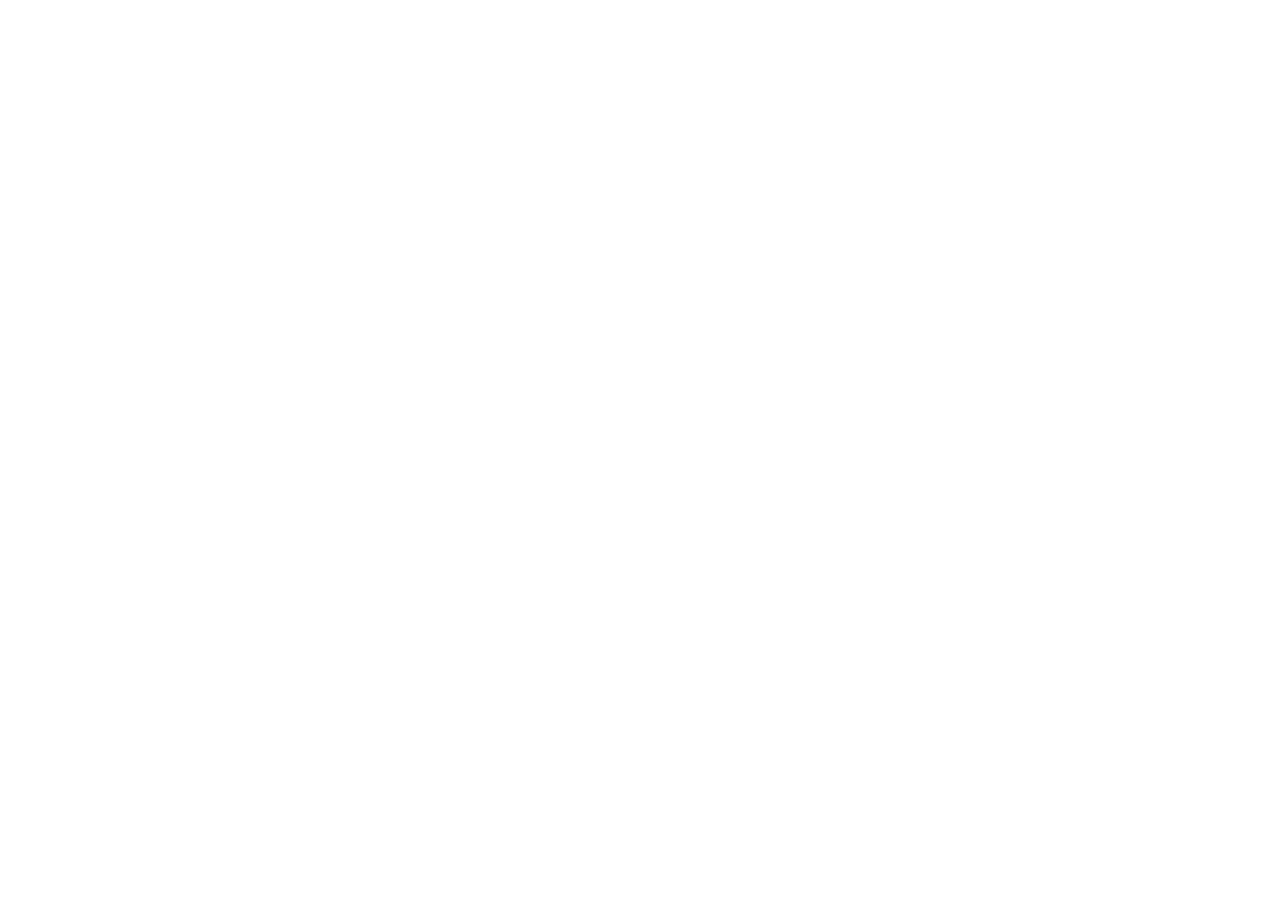
==== drumkit/index.html @ 1eff598b "moved documents to the drumkit folder and added the sound sample files" ====
<!DOCTYPE html>
<html lang="en">
<head>
    <meta charset="UTF-8">
    <meta name="viewport" content="width=device-width, initial-scale=1.0">
    <title>DrumKit</title>
</head>
<body>
    
</body>
</html>
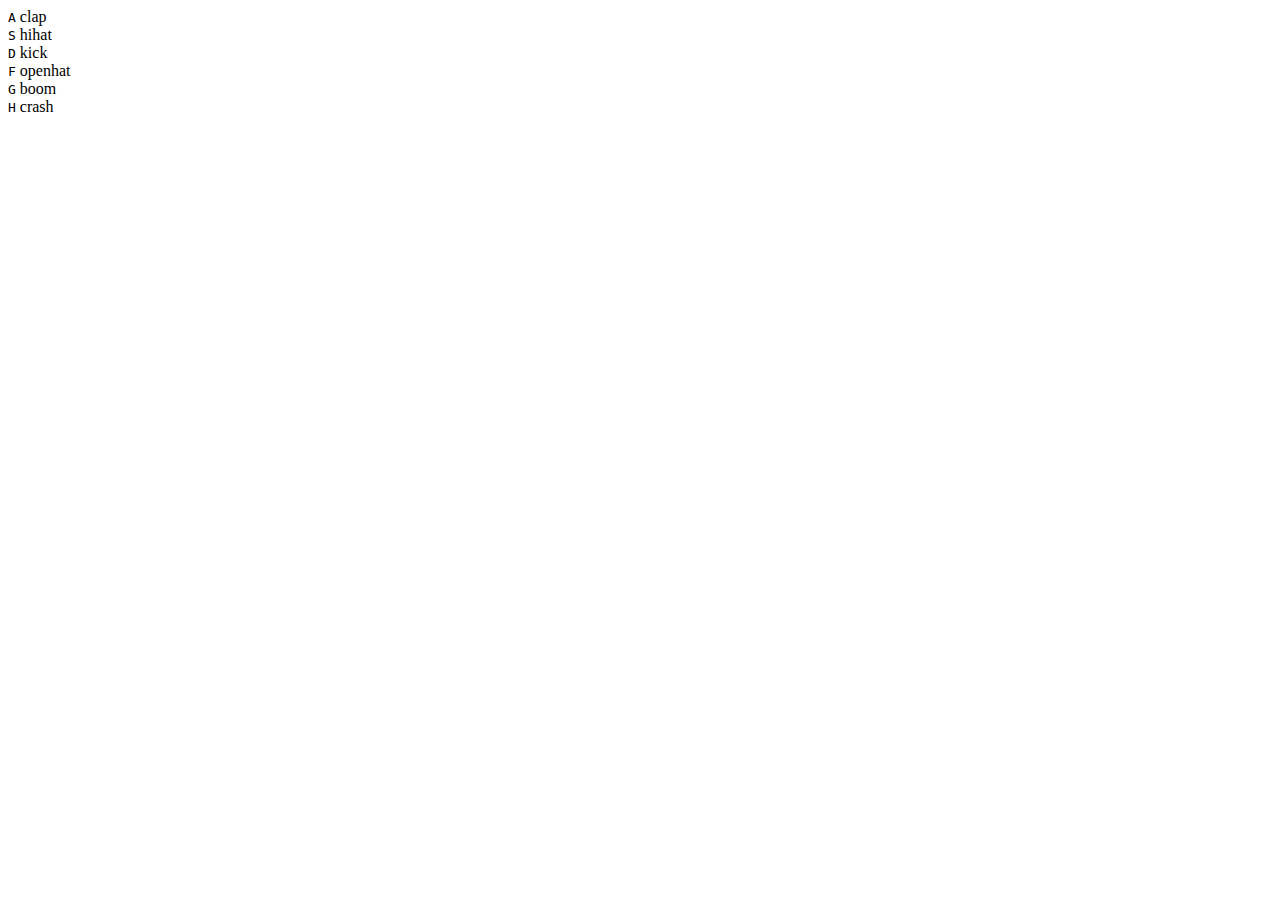
==== commit a85589c0: "more changes to the index file" ====
--- a/drumkit/index.html
+++ b/drumkit/index.html
@@ -3,9 +3,36 @@
 <head>
     <meta charset="UTF-8">
     <meta name="viewport" content="width=device-width, initial-scale=1.0">
-    <title>DrumKit</title>
+    
+    <title>Drum Kit</title>
+    <link rel="stylesheet" href="sytle.css">
 </head>
 <body>
-    
+    <div class="keys">
+        <div data-key="65" class="key">
+            <kbd>A</kbd>
+            <span class="sound">clap</span>
+        </div>
+        <div data-key="83" class="key">
+            <kbd>S</kbd>
+            <span class="sound">hihat</span>
+        </div>
+        <div data-key="65" class="key">
+            <kbd>D</kbd>
+            <span class="sound">kick</span>
+        </div>
+        <div data-key="65" class="key">
+            <kbd>F</kbd>
+            <span class="sound">openhat</span>
+        </div>
+        <div data-key="65" class="key">
+            <kbd>G</kbd>
+            <span class="sound">boom</span>
+        </div>
+        <div data-key="65" class="key">
+            <kbd>H</kbd>
+            <span class="sound">crash</span>
+        </div>
+    </div>
 </body>
 </html>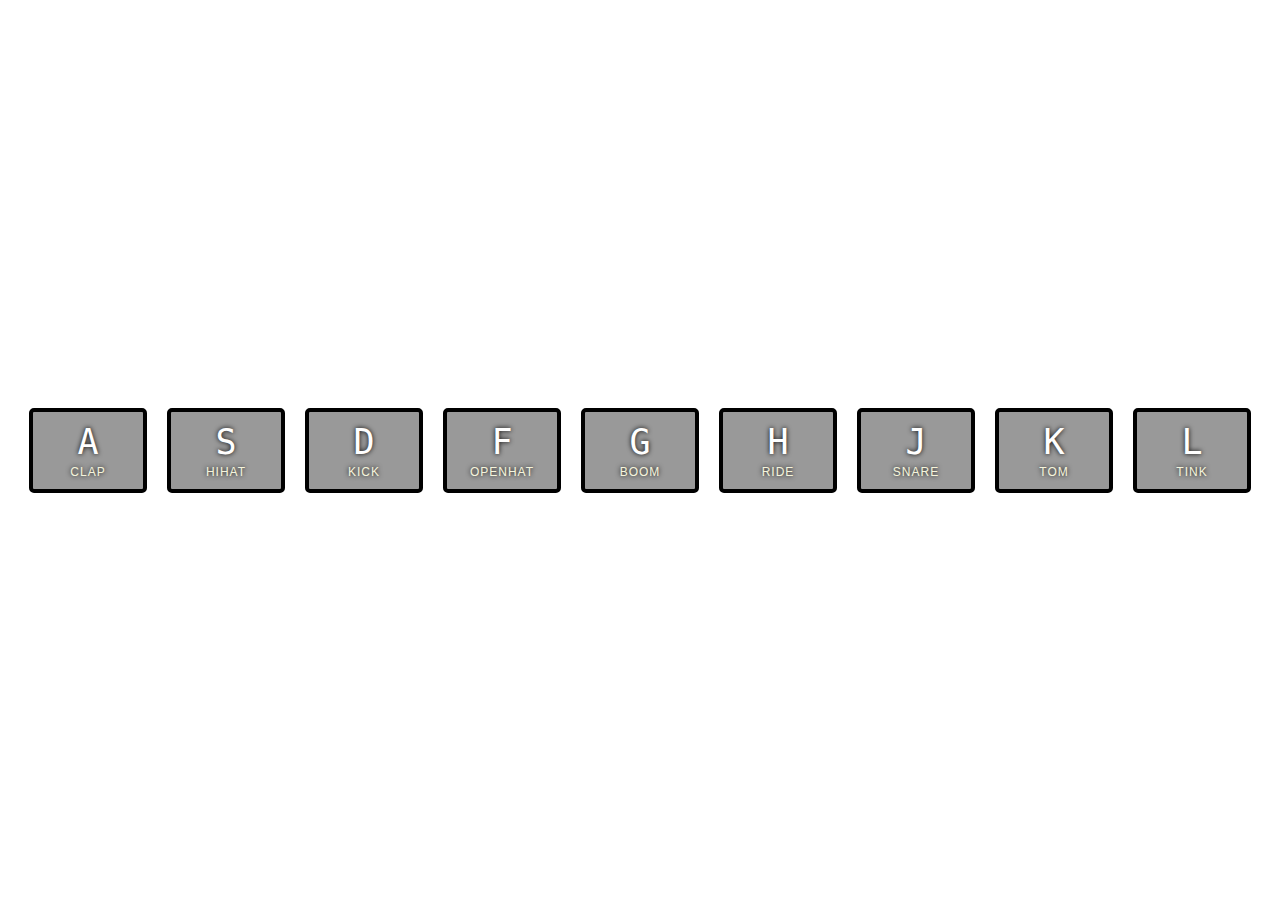
==== commit a7a95e44: "made changes to Html and CSS files" ====
--- a/drumkit/index.html
+++ b/drumkit/index.html
@@ -5,34 +5,81 @@
     <meta name="viewport" content="width=device-width, initial-scale=1.0">
     
     <title>Drum Kit</title>
-    <link rel="stylesheet" href="sytle.css">
+    <link rel="stylesheet" href="style.css">
+    <link rel="icon" href="https://fav.farm/✅">
 </head>
 <body>
     <div class="keys">
         <div data-key="65" class="key">
-            <kbd>A</kbd>
-            <span class="sound">clap</span>
+          <kbd>A</kbd>
+          <span class="sound">clap</span>
         </div>
         <div data-key="83" class="key">
-            <kbd>S</kbd>
-            <span class="sound">hihat</span>
+          <kbd>S</kbd>
+          <span class="sound">hihat</span>
         </div>
-        <div data-key="65" class="key">
-            <kbd>D</kbd>
-            <span class="sound">kick</span>
+        <div data-key="68" class="key">
+          <kbd>D</kbd>
+          <span class="sound">kick</span>
         </div>
-        <div data-key="65" class="key">
-            <kbd>F</kbd>
-            <span class="sound">openhat</span>
+        <div data-key="70" class="key">
+          <kbd>F</kbd>
+          <span class="sound">openhat</span>
         </div>
-        <div data-key="65" class="key">
-            <kbd>G</kbd>
-            <span class="sound">boom</span>
+        <div data-key="71" class="key">
+          <kbd>G</kbd>
+          <span class="sound">boom</span>
         </div>
-        <div data-key="65" class="key">
-            <kbd>H</kbd>
-            <span class="sound">crash</span>
+        <div data-key="72" class="key">
+          <kbd>H</kbd>
+          <span class="sound">ride</span>
         </div>
-    </div>
+        <div data-key="74" class="key">
+          <kbd>J</kbd>
+          <span class="sound">snare</span>
+        </div>
+        <div data-key="75" class="key">
+          <kbd>K</kbd>
+          <span class="sound">tom</span>
+        </div>
+        <div data-key="76" class="key">
+          <kbd>L</kbd>
+          <span class="sound">tink</span>
+        </div>
+      </div>
+
+    <audio data-key="65" src="Sound Samples/clap.wav"></audio>
+    <audio data-key="83" src="Sound Samples/hihat.wav"></audio>
+    <audio data-key="68" src="Sound Samples/kick.wav"></audio>
+    <audio data-key="70" src="Sound Samples/openhat.wav"></audio>
+    <audio data-key="71" src="Sound Samples/boom.wav"></audio>
+    <audio data-key="72" src="Sound Samples/ride.wav"></audio>
+    <audio data-key="74" src="Sound Samples/snare.wav"></audio>
+    <audio data-key="75" src="Sound Samples/tom.wav"></audio>
+    <audio data-key="76" src="Sound Samples/tink.wav"></audio>
+
+
+    <script>
+
+
+        function playSound(e) { //event listener listen for pressed keys and triggers the funtion
+            const audio = document.querySelector(`audio[data-key="${e.keyCode}"]`);
+            const key = document.querySelector(`.key[data-key="${e.keyCode}"]`);
+            if (!audio) return; //stops the function if the key pressed down not have an audio assigned to it
+            audio.currentTime = 0; // rewinds audion to the beginning
+            audio.play(); // plays audio files
+            key.classList.add('playing');
+        }
+
+        function removeTransition(e) {
+            if (e.propertyName !== 'transform') return;
+            this.classList.remove('playing');
+        }
+
+        const keys = document.querySelectorAll('.key');
+        keys.forEach(key => key.addEventListener('transitionend', removeTransition));
+        window.addEventListener('keydown', playSound);
+
+    </script>
 </body>
 </html>--- a/drumkit/style.css
+++ b/drumkit/style.css
@@ -0,0 +1,51 @@
+html {
+    font-size: 10px;
+    background-image: url('Bgsmall.webp') center;
+    background-size: cover;
+}
+
+body, html {
+    margin: 0;
+    padding: 0;
+    font-family: sans-serif;
+}
+
+.keys {
+    display: flex;
+    flex: 1;
+    min-height: 100vh;
+    align-items: center;
+    justify-content: center;
+}
+
+.key {
+    border: .4rem solid black;
+    border-radius: .5rem;
+    margin: 1rem;
+    font-size: 1.5rem;
+    padding: 1rem .5rem;
+    transition: all 0.7s ease;
+    width: 10rem;
+    text-align: center;
+    color: white;
+    background: rgba(0, 0, 0, 0.4);
+    text-shadow: 0 0 .5rem black;
+}
+
+.playing {
+    transform: scale(1.1);
+    border-color: beige;
+    box-shadow: 0 0 1rem beige;
+}
+
+kbd {
+    display: block;
+    font-size: 3.5rem;
+}
+
+.sound {
+    font-size: 1.2rem; 
+    text-transform: uppercase;
+    letter-spacing: .1rem;
+    color: beige;
+}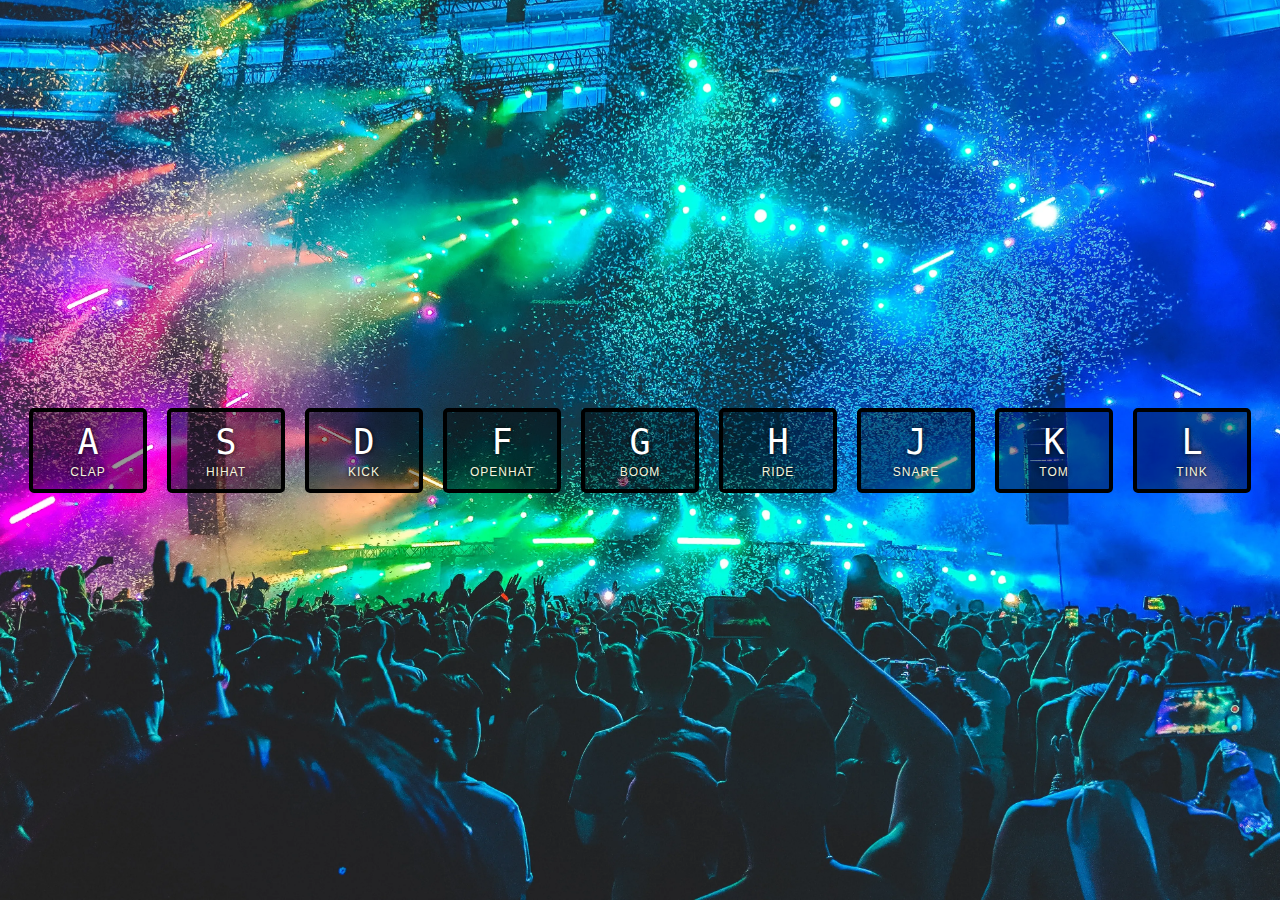
==== commit bd2350d0: "made the background image work" ====
--- a/drumkit/index.html
+++ b/drumkit/index.html
@@ -3,10 +3,9 @@
 <head>
     <meta charset="UTF-8">
     <meta name="viewport" content="width=device-width, initial-scale=1.0">
-    
     <title>Drum Kit</title>
     <link rel="stylesheet" href="style.css">
-    <link rel="icon" href="https://fav.farm/✅">
+    <link rel="icon" href="drumsIcon.svg">
 </head>
 <body>
     <div class="keys">
@@ -62,24 +61,27 @@
     <script>
 
 
-        function playSound(e) { //event listener listen for pressed keys and triggers the funtion
-            const audio = document.querySelector(`audio[data-key="${e.keyCode}"]`);
-            const key = document.querySelector(`.key[data-key="${e.keyCode}"]`);
-            if (!audio) return; //stops the function if the key pressed down not have an audio assigned to it
-            audio.currentTime = 0; // rewinds audion to the beginning
-            audio.play(); // plays audio files
-            key.classList.add('playing');
-        }
-
         function removeTransition(e) {
             if (e.propertyName !== 'transform') return;
             this.classList.remove('playing');
         }
 
-        const keys = document.querySelectorAll('.key');
+
+        function playSound(e) { //event listener listen for pressed keys and triggers the funtion
+            const audio = document.querySelector(`audio[data-key="${e.keyCode}"]`);
+            const key = document.querySelector(`.key[data-key="${e.keyCode}"]`);
+            if (!audio) return; //stops the function if the key pressed down not have an audio assigned to it
+            
+            key.classList.add('playing');
+            audio.currentTime = 0; // rewinds audion to the beginning
+            audio.play(); // plays audio files
+        }
+
+
+
+        const keys = Array.from(document.querySelectorAll('.key'));
         keys.forEach(key => key.addEventListener('transitionend', removeTransition));
         window.addEventListener('keydown', playSound);
-
     </script>
 </body>
 </html>--- a/drumkit/style.css
+++ b/drumkit/style.css
@@ -1,10 +1,7 @@
-html {
+body,html {
     font-size: 10px;
-    background-image: url('Bgsmall.webp') center;
+    background: url('background.webp') bottom center;
     background-size: cover;
-}
-
-body, html {
     margin: 0;
     padding: 0;
     font-family: sans-serif;
@@ -24,7 +21,7 @@
     margin: 1rem;
     font-size: 1.5rem;
     padding: 1rem .5rem;
-    transition: all 0.7s ease;
+    transition: all .07s ease;
     width: 10rem;
     text-align: center;
     color: white;
